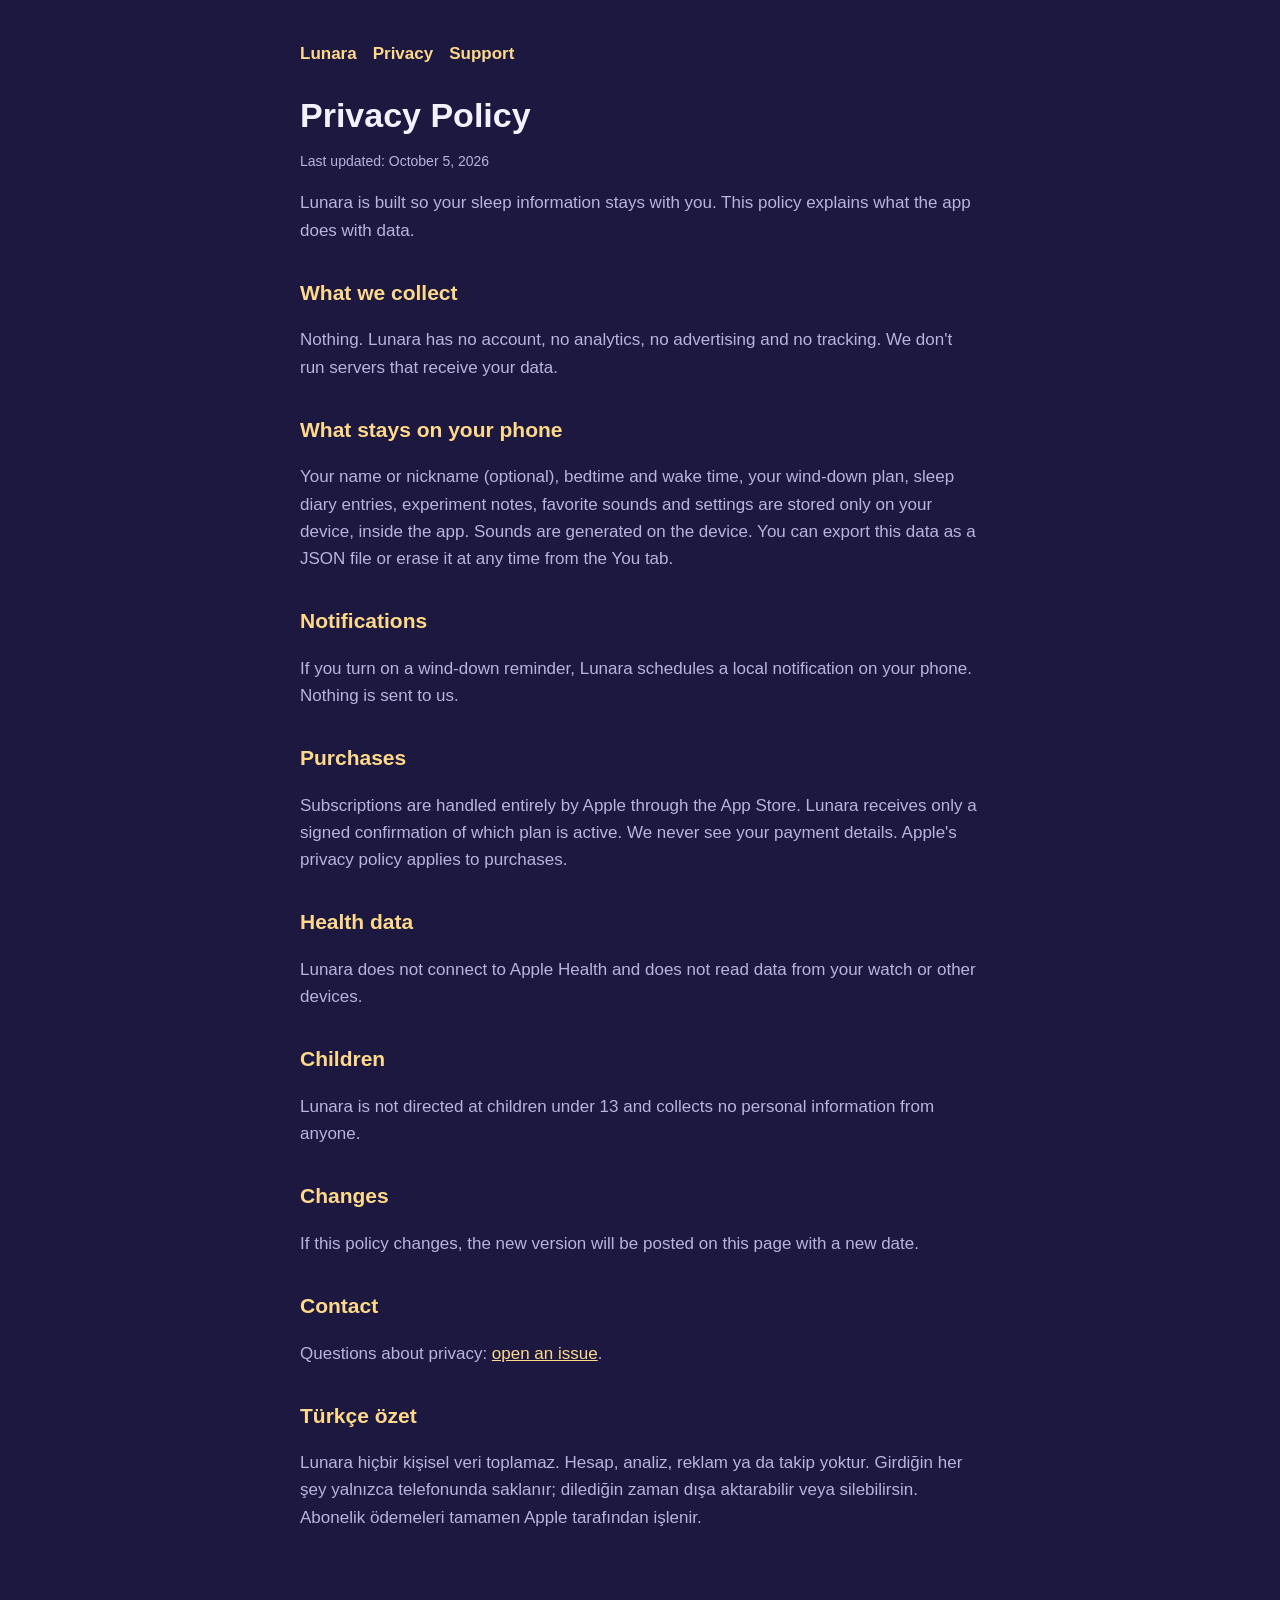
==== privacy.html @ 9c722749 "Lunara privacy policy and support pages" ====
<!doctype html><html lang="en"><head><meta charset="utf-8"><meta name="viewport" content="width=device-width,initial-scale=1"><title>Lunara Privacy Policy</title><link rel="stylesheet" href="style.css"></head>
<body><main><nav><a href="./">Lunara</a><a href="privacy.html">Privacy</a><a href="support.html">Support</a></nav>
<h1>Privacy Policy</h1><p class="small">Last updated: October 5, 2026</p>
<p>Lunara is built so your sleep information stays with you. This policy explains what the app does with data.</p>
<h2>What we collect</h2><p>Nothing. Lunara has no account, no analytics, no advertising and no tracking. We don't run servers that receive your data.</p>
<h2>What stays on your phone</h2><p>Your name or nickname (optional), bedtime and wake time, your wind-down plan, sleep diary entries, experiment notes, favorite sounds and settings are stored only on your device, inside the app. Sounds are generated on the device. You can export this data as a JSON file or erase it at any time from the You tab.</p>
<h2>Notifications</h2><p>If you turn on a wind-down reminder, Lunara schedules a local notification on your phone. Nothing is sent to us.</p>
<h2>Purchases</h2><p>Subscriptions are handled entirely by Apple through the App Store. Lunara receives only a signed confirmation of which plan is active. We never see your payment details. Apple's privacy policy applies to purchases.</p>
<h2>Health data</h2><p>Lunara does not connect to Apple Health and does not read data from your watch or other devices.</p>
<h2>Children</h2><p>Lunara is not directed at children under 13 and collects no personal information from anyone.</p>
<h2>Changes</h2><p>If this policy changes, the new version will be posted on this page with a new date.</p>
<h2>Contact</h2><p>Questions about privacy: <a href="https://github.com/redpersongpt/lunara-app/issues">open an issue</a>.</p>
<h2>Türkçe özet</h2><p>Lunara hiçbir kişisel veri toplamaz. Hesap, analiz, reklam ya da takip yoktur. Girdiğin her şey yalnızca telefonunda saklanır; dilediğin zaman dışa aktarabilir veya silebilirsin. Abonelik ödemeleri tamamen Apple tarafından işlenir.</p>
</main></body></html>
---- style.css ----
:root{--bg:#1c1840;--card:#262149;--text:#f4f1ff;--muted:#b9b3dd;--accent:#ffd98a}
*{box-sizing:border-box}body{margin:0;background:var(--bg);color:var(--text);font:17px/1.6 -apple-system,BlinkMacSystemFont,"Segoe UI",Roboto,sans-serif}
main{max-width:720px;margin:0 auto;padding:40px 20px 80px}h1{font-size:34px;line-height:1.2;margin:0 0 6px}h2{font-size:21px;margin:32px 0 8px;color:var(--accent)}
p,li{color:var(--muted)}a{color:var(--accent)}.card{background:var(--card);border-radius:20px;padding:20px 22px;margin-top:20px}.small{font-size:14px}
nav{display:flex;gap:16px;margin-bottom:28px}nav a{text-decoration:none;font-weight:600}
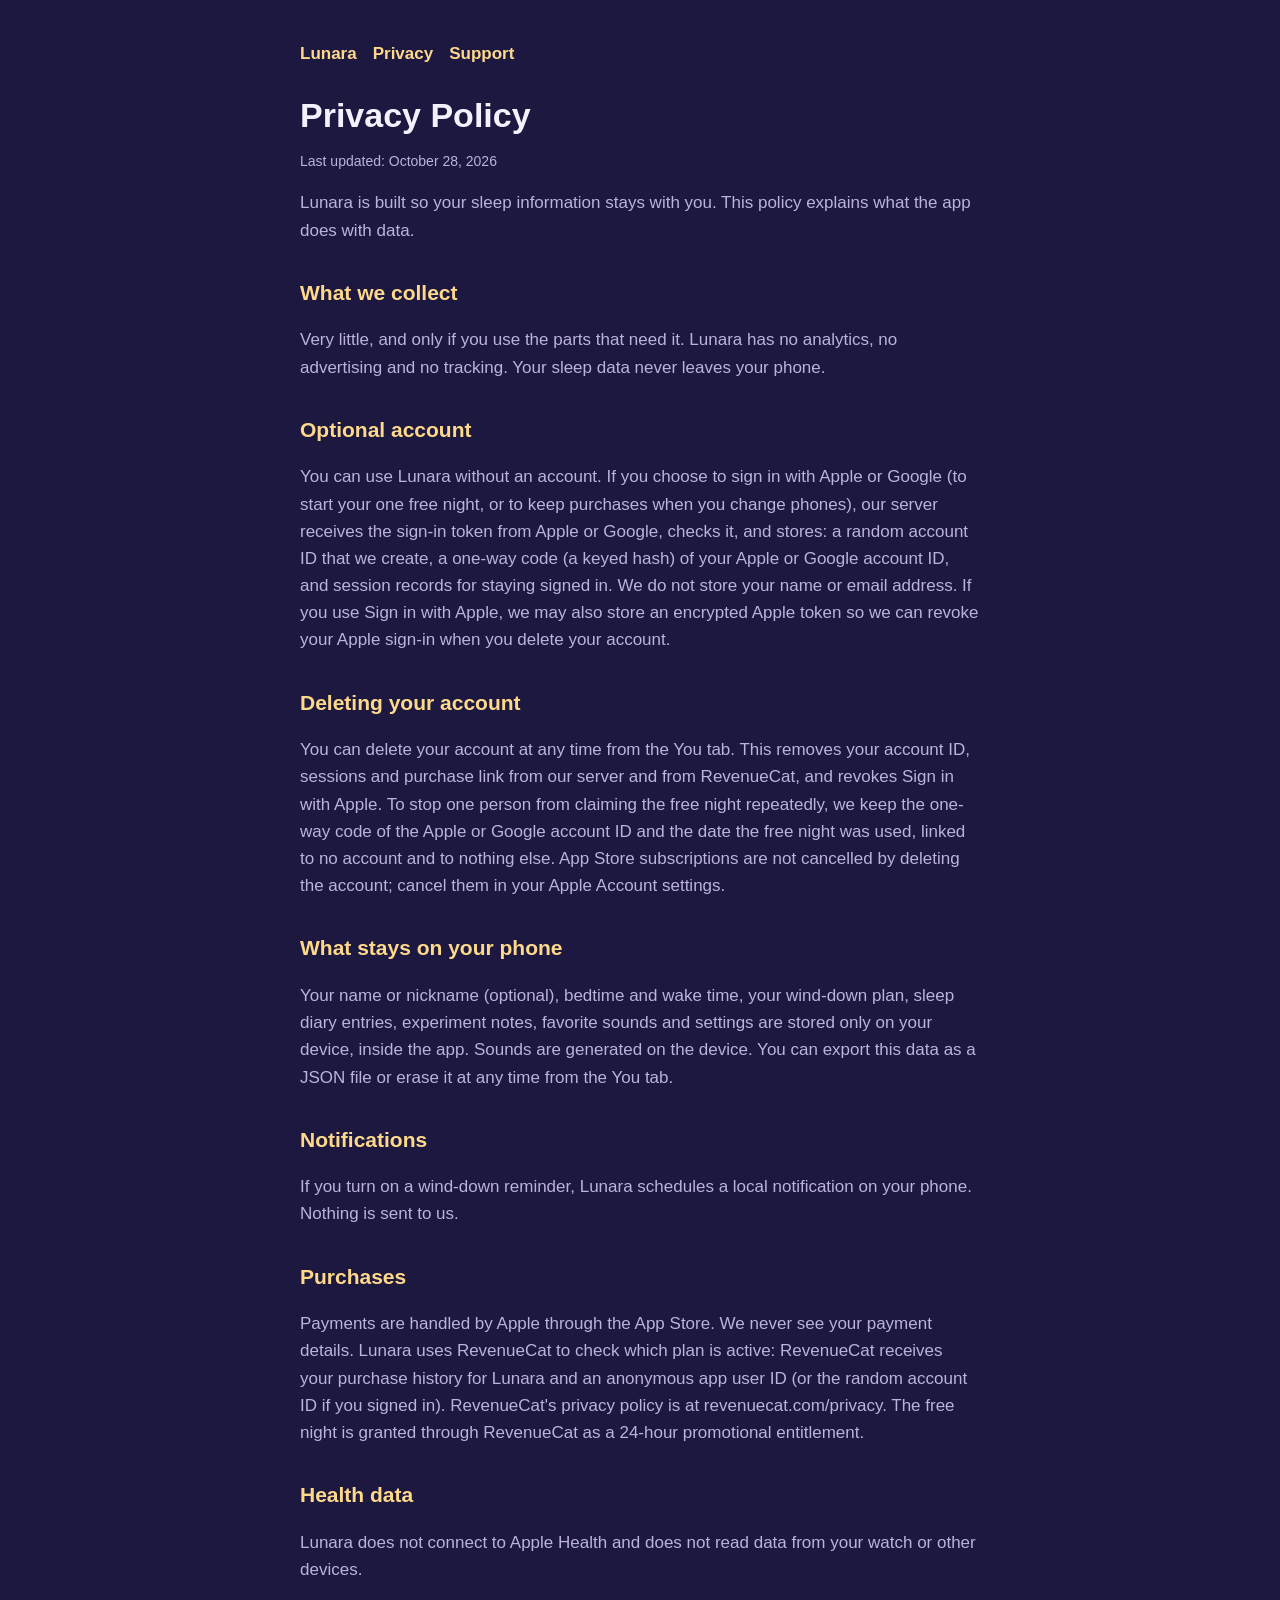
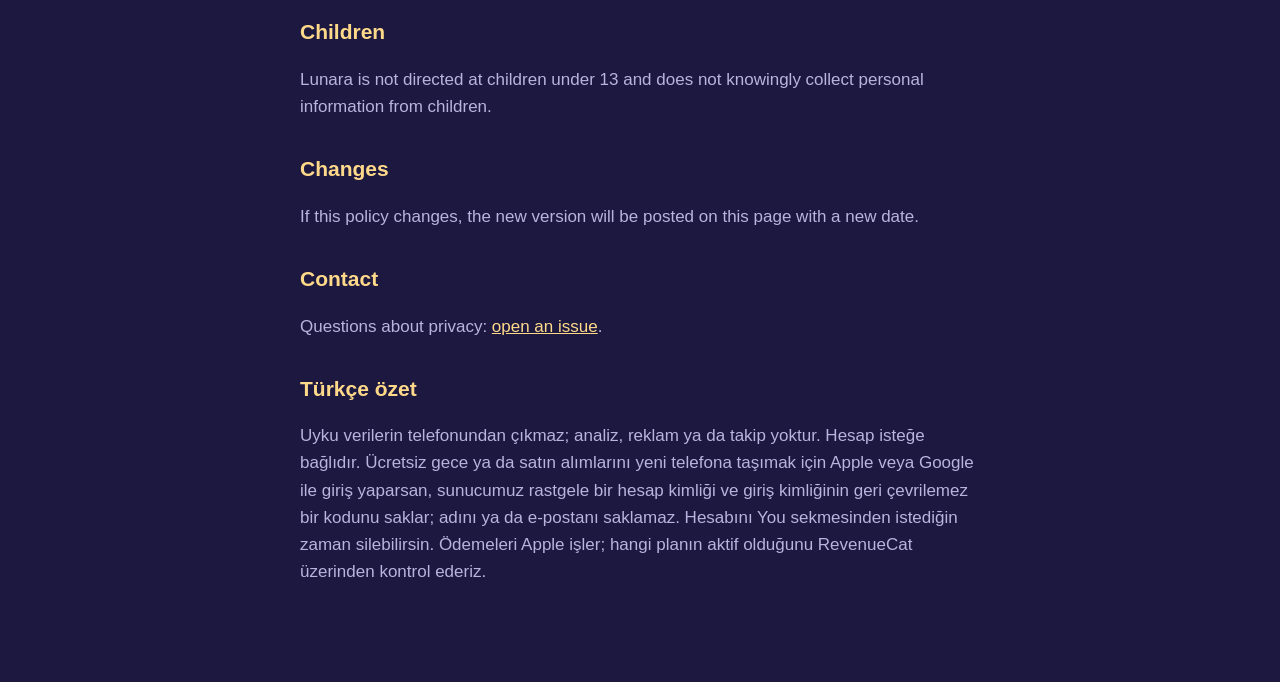
==== commit 3d25a1e1: "Privacy policy: optional account, RevenueCat, free night, account deletion Co-Authored-By: Claude Op" ====
--- a/privacy.html
+++ b/privacy.html
@@ -1,14 +1,16 @@
 <!doctype html><html lang="en"><head><meta charset="utf-8"><meta name="viewport" content="width=device-width,initial-scale=1"><title>Lunara Privacy Policy</title><link rel="stylesheet" href="style.css"></head>
 <body><main><nav><a href="./">Lunara</a><a href="privacy.html">Privacy</a><a href="support.html">Support</a></nav>
-<h1>Privacy Policy</h1><p class="small">Last updated: October 5, 2026</p>
+<h1>Privacy Policy</h1><p class="small">Last updated: October 28, 2026</p>
 <p>Lunara is built so your sleep information stays with you. This policy explains what the app does with data.</p>
-<h2>What we collect</h2><p>Nothing. Lunara has no account, no analytics, no advertising and no tracking. We don't run servers that receive your data.</p>
+<h2>What we collect</h2><p>Very little, and only if you use the parts that need it. Lunara has no analytics, no advertising and no tracking. Your sleep data never leaves your phone.</p>
+<h2>Optional account</h2><p>You can use Lunara without an account. If you choose to sign in with Apple or Google (to start your one free night, or to keep purchases when you change phones), our server receives the sign-in token from Apple or Google, checks it, and stores: a random account ID that we create, a one-way code (a keyed hash) of your Apple or Google account ID, and session records for staying signed in. We do not store your name or email address. If you use Sign in with Apple, we may also store an encrypted Apple token so we can revoke your Apple sign-in when you delete your account.</p>
+<h2>Deleting your account</h2><p>You can delete your account at any time from the You tab. This removes your account ID, sessions and purchase link from our server and from RevenueCat, and revokes Sign in with Apple. To stop one person from claiming the free night repeatedly, we keep the one-way code of the Apple or Google account ID and the date the free night was used, linked to no account and to nothing else. App Store subscriptions are not cancelled by deleting the account; cancel them in your Apple Account settings.</p>
 <h2>What stays on your phone</h2><p>Your name or nickname (optional), bedtime and wake time, your wind-down plan, sleep diary entries, experiment notes, favorite sounds and settings are stored only on your device, inside the app. Sounds are generated on the device. You can export this data as a JSON file or erase it at any time from the You tab.</p>
 <h2>Notifications</h2><p>If you turn on a wind-down reminder, Lunara schedules a local notification on your phone. Nothing is sent to us.</p>
-<h2>Purchases</h2><p>Subscriptions are handled entirely by Apple through the App Store. Lunara receives only a signed confirmation of which plan is active. We never see your payment details. Apple's privacy policy applies to purchases.</p>
+<h2>Purchases</h2><p>Payments are handled by Apple through the App Store. We never see your payment details. Lunara uses RevenueCat to check which plan is active: RevenueCat receives your purchase history for Lunara and an anonymous app user ID (or the random account ID if you signed in). RevenueCat's privacy policy is at revenuecat.com/privacy. The free night is granted through RevenueCat as a 24-hour promotional entitlement.</p>
 <h2>Health data</h2><p>Lunara does not connect to Apple Health and does not read data from your watch or other devices.</p>
-<h2>Children</h2><p>Lunara is not directed at children under 13 and collects no personal information from anyone.</p>
+<h2>Children</h2><p>Lunara is not directed at children under 13 and does not knowingly collect personal information from children.</p>
 <h2>Changes</h2><p>If this policy changes, the new version will be posted on this page with a new date.</p>
 <h2>Contact</h2><p>Questions about privacy: <a href="https://github.com/redpersongpt/lunara-app/issues">open an issue</a>.</p>
-<h2>Türkçe özet</h2><p>Lunara hiçbir kişisel veri toplamaz. Hesap, analiz, reklam ya da takip yoktur. Girdiğin her şey yalnızca telefonunda saklanır; dilediğin zaman dışa aktarabilir veya silebilirsin. Abonelik ödemeleri tamamen Apple tarafından işlenir.</p>
+<h2>Türkçe özet</h2><p>Uyku verilerin telefonundan çıkmaz; analiz, reklam ya da takip yoktur. Hesap isteğe bağlıdır. Ücretsiz gece ya da satın alımlarını yeni telefona taşımak için Apple veya Google ile giriş yaparsan, sunucumuz rastgele bir hesap kimliği ve giriş kimliğinin geri çevrilemez bir kodunu saklar; adını ya da e-postanı saklamaz. Hesabını You sekmesinden istediğin zaman silebilirsin. Ödemeleri Apple işler; hangi planın aktif olduğunu RevenueCat üzerinden kontrol ederiz.</p>
 </main></body></html>
